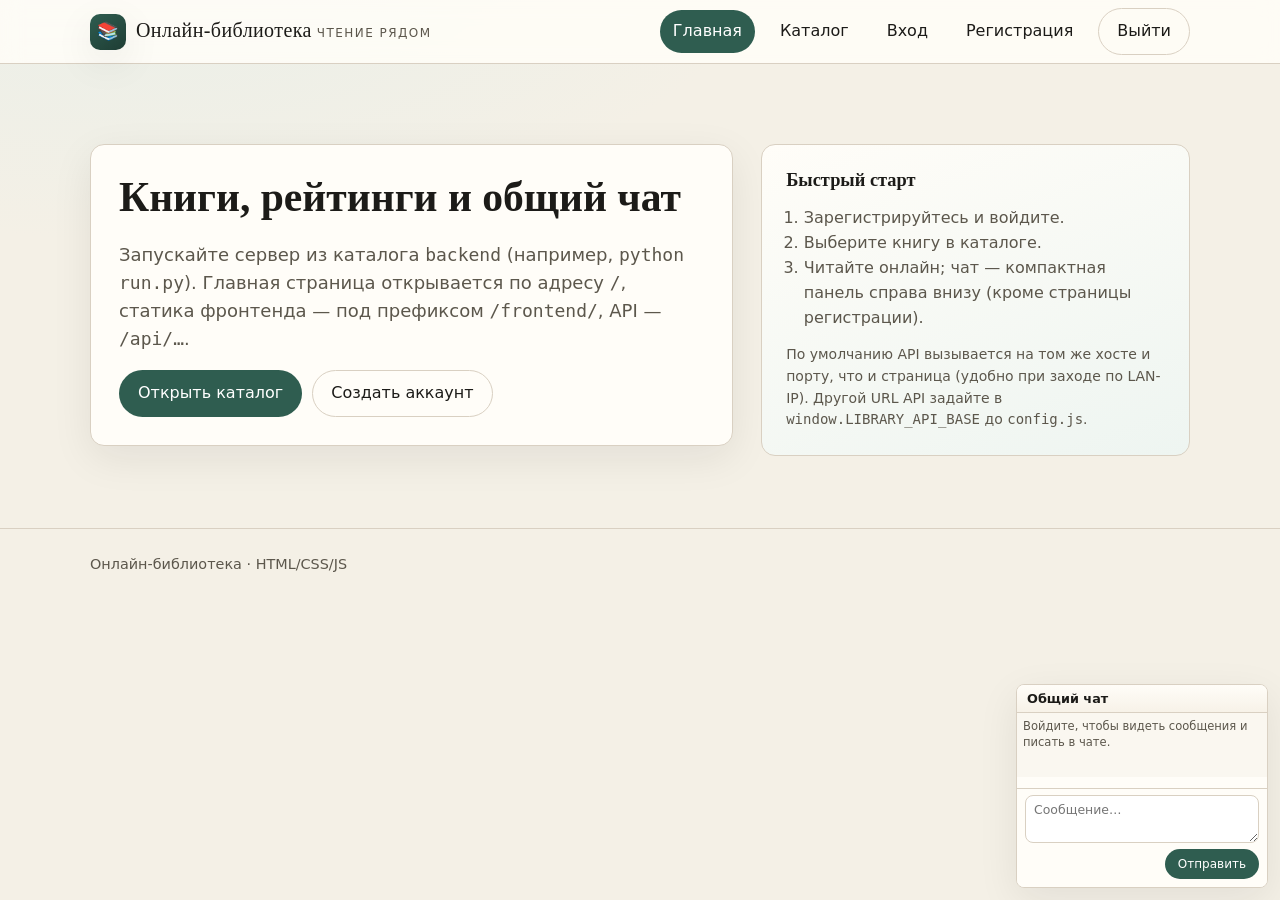
==== frontend/pages/index.html @ 1dd42c09 "front + back fixes" ====
<!DOCTYPE html>
<html lang="ru">
  <head>
    <meta charset="UTF-8" />
    <script>
      (function () {
        var path = location.pathname || "";
        var j = path.indexOf("/frontend/");
        var front = j >= 0 ? path.slice(0, j + "/frontend".length) : "/frontend";
        var b = document.createElement("base");
        b.href = front + "/pages/";
        document.head.appendChild(b);
      })();
    </script>
    <meta name="viewport" content="width=device-width, initial-scale=1.0" />
    <title>Онлайн-библиотека</title>
    <link rel="stylesheet" href="../css/main.css" />
  </head>
  <body>
    <header class="site-header">
      <div class="container site-header-inner">
        <a class="brand" href="index.html">
          <span class="brand-mark" aria-hidden="true">📚</span>
          <span>
            <span class="brand-text">Онлайн-библиотека</span>
            <span class="brand-tag">чтение рядом</span>
          </span>
        </a>
        <nav class="site-nav" aria-label="Основная навигация">
          <a href="index.html" class="is-active">Главная</a>
          <a href="books.html">Каталог</a>
          <a href="login.html" data-nav-guest>Вход</a>
          <a href="register.html" data-nav-guest>Регистрация</a>
          <a href="profile.html" data-nav-auth hidden>Профиль</a>
          <button type="button" class="btn btn-ghost" data-nav-auth hidden data-logout>
            Выйти
          </button>
        </nav>
      </div>
    </header>
    <main>
      <section class="hero">
        <div class="container hero-grid">
          <div class="hero-card">
            <h1>Книги, рейтинги и общий чат</h1>
            <p class="lead">
              Запускайте сервер из каталога <code>backend</code> (например, <code>python run.py</code>).
              Главная страница открывается по адресу <code>/</code>, статика фронтенда — под префиксом
              <code>/frontend/</code>, API — <code>/api/…</code>.
            </p>
            <div class="cta-row">
              <a class="btn btn-primary" href="books.html">Открыть каталог</a>
              <a class="btn btn-ghost" href="register.html">Создать аккаунт</a>
            </div>
          </div>
          <aside class="hero-aside" aria-label="Как пользоваться">
            <h2>Быстрый старт</h2>
            <ol class="hero-list">
              <li>Зарегистрируйтесь и войдите.</li>
              <li>Выберите книгу в каталоге.</li>
              <li>Читайте онлайн; чат — компактная панель справа внизу (кроме страницы регистрации).</li>
            </ol>
            <p class="muted small" style="margin-bottom: 0">
              По умолчанию API вызывается на том же хосте и порту, что и страница (удобно при заходе по
              LAN-IP). Другой URL API задайте в <code>window.LIBRARY_API_BASE</code> до
              <code>config.js</code>.
            </p>
          </aside>
        </div>
      </section>
    </main>
    <footer class="site-footer">
      <div class="container">Онлайн-библиотека · HTML/CSS/JS</div>
    </footer>
    <script src="../js/config.js"></script>
    <script src="../js/api.js"></script>
    <script src="../js/auth.js"></script>
    <script src="../js/chat.js"></script>
    <script src="../js/layout.js"></script>
  </body>
</html>
---- frontend/css/main.css ----
@import url("./variables.css");
@import url("./base.css");
@import url("./layout.css");
@import url("./components.css");
@import url("./chat.css");
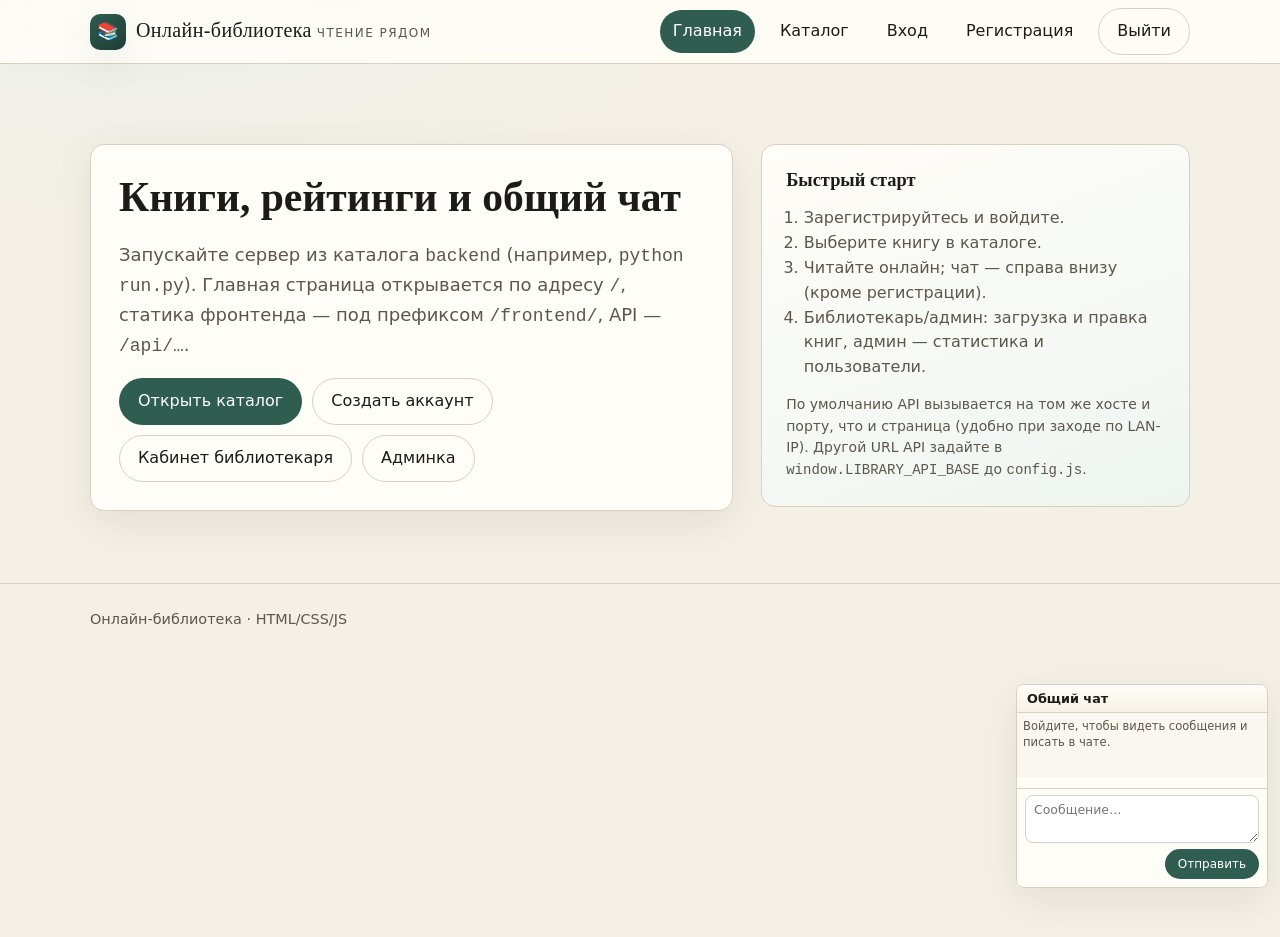
==== commit 784308d6: "fixes there n there" ====
--- a/frontend/pages/index.html
+++ b/frontend/pages/index.html
@@ -32,6 +32,8 @@
           <a href="login.html" data-nav-guest>Вход</a>
           <a href="register.html" data-nav-guest>Регистрация</a>
           <a href="profile.html" data-nav-auth hidden>Профиль</a>
+          <a href="staff.html" data-nav-staff hidden>Библиотекарь</a>
+          <a href="admin.html" data-nav-admin hidden>Админка</a>
           <button type="button" class="btn btn-ghost" data-nav-auth hidden data-logout>
             Выйти
           </button>
@@ -51,6 +53,8 @@
             <div class="cta-row">
               <a class="btn btn-primary" href="books.html">Открыть каталог</a>
               <a class="btn btn-ghost" href="register.html">Создать аккаунт</a>
+              <a class="btn btn-ghost" href="staff.html" data-nav-staff hidden>Кабинет библиотекаря</a>
+              <a class="btn btn-ghost" href="admin.html" data-nav-admin hidden>Админка</a>
             </div>
           </div>
           <aside class="hero-aside" aria-label="Как пользоваться">
@@ -58,7 +62,8 @@
             <ol class="hero-list">
               <li>Зарегистрируйтесь и войдите.</li>
               <li>Выберите книгу в каталоге.</li>
-              <li>Читайте онлайн; чат — компактная панель справа внизу (кроме страницы регистрации).</li>
+              <li>Читайте онлайн; чат — справа внизу (кроме регистрации).</li>
+              <li>Библиотекарь/админ: загрузка и правка книг, админ — статистика и пользователи.</li>
             </ol>
             <p class="muted small" style="margin-bottom: 0">
               По умолчанию API вызывается на том же хосте и порту, что и страница (удобно при заходе по
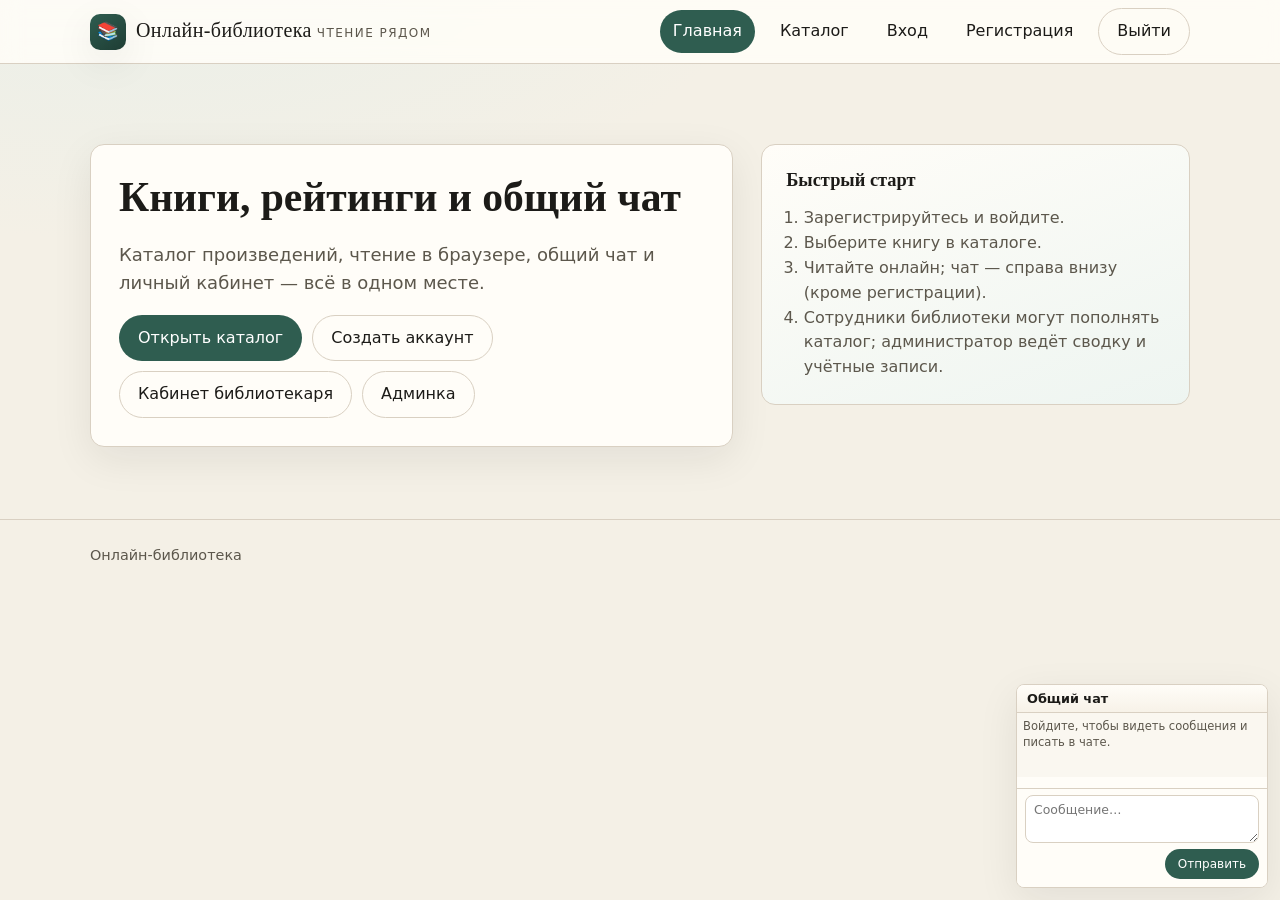
==== commit 887b2f04: "front + req" ====
--- a/frontend/pages/index.html
+++ b/frontend/pages/index.html
@@ -46,9 +46,7 @@
           <div class="hero-card">
             <h1>Книги, рейтинги и общий чат</h1>
             <p class="lead">
-              Запускайте сервер из каталога <code>backend</code> (например, <code>python run.py</code>).
-              Главная страница открывается по адресу <code>/</code>, статика фронтенда — под префиксом
-              <code>/frontend/</code>, API — <code>/api/…</code>.
+              Каталог произведений, чтение в браузере, общий чат и личный кабинет — всё в одном месте.
             </p>
             <div class="cta-row">
               <a class="btn btn-primary" href="books.html">Открыть каталог</a>
@@ -63,19 +61,14 @@
               <li>Зарегистрируйтесь и войдите.</li>
               <li>Выберите книгу в каталоге.</li>
               <li>Читайте онлайн; чат — справа внизу (кроме регистрации).</li>
-              <li>Библиотекарь/админ: загрузка и правка книг, админ — статистика и пользователи.</li>
+              <li>Сотрудники библиотеки могут пополнять каталог; администратор ведёт сводку и учётные записи.</li>
             </ol>
-            <p class="muted small" style="margin-bottom: 0">
-              По умолчанию API вызывается на том же хосте и порту, что и страница (удобно при заходе по
-              LAN-IP). Другой URL API задайте в <code>window.LIBRARY_API_BASE</code> до
-              <code>config.js</code>.
-            </p>
           </aside>
         </div>
       </section>
     </main>
     <footer class="site-footer">
-      <div class="container">Онлайн-библиотека · HTML/CSS/JS</div>
+      <div class="container">Онлайн-библиотека</div>
     </footer>
     <script src="../js/config.js"></script>
     <script src="../js/api.js"></script>
